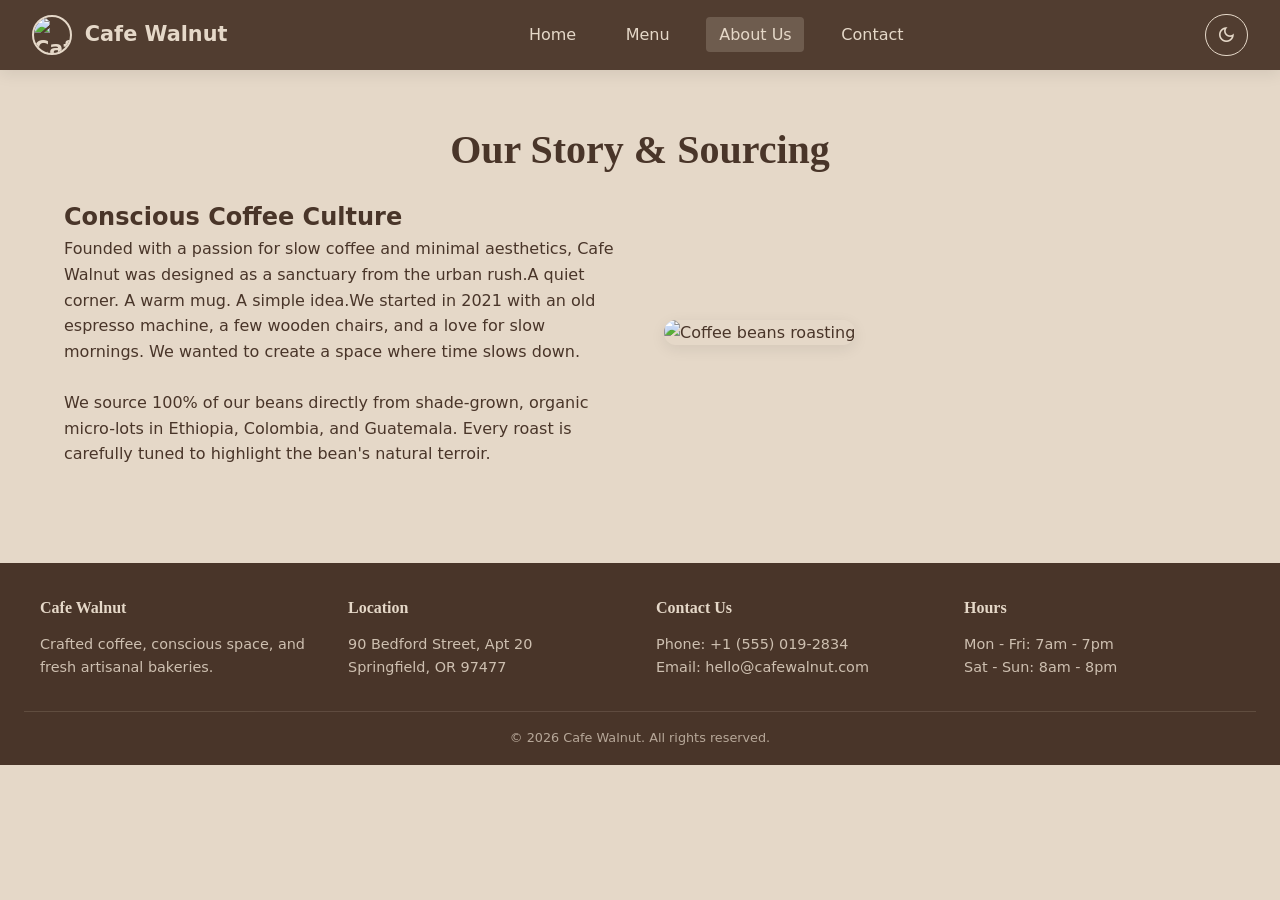
==== about.html @ d19cde52 "Initial Demo Cafe Website" ====
<!DOCTYPE html>
<html lang="en">
<head>
  <meta charset="UTF-8">
  <meta name="viewport" content="width=device-width, initial-scale=1.0">
  <title>About Us | Cafe Walnut</title>
  <head>
  <meta charset="UTF-8">
  <script>
    // Read theme before CSS renders to prevent theme flickering
    (function() {
      const savedTheme = localStorage.getItem('cafe-theme') || 'light';
      document.documentElement.setAttribute('data-theme', savedTheme);
    })();
  </script>
</head>
  <link rel="stylesheet" href="https://fonts.googleapis.com/css2?family=Material+Symbols+Outlined:opsz,wght,FILL,GRAD@20..48,100..700,0..1,-50..200" />
  <link rel="stylesheet" href="Cafestyle.css">
</head>
<body>

  <header id="main-nav" class="nav-horizontal">
  <div class="logo">
    <img src="https://encrypted-tbn0.gstatic.com/images?q=tbn:ANd9GcTg0e8I07YA5MNfidxHbMSgWoZig3Ply1Amzgwx71Gy_jfTvONhE9v2hQAc&s=10" alt="Cafe Walnut Logo" class="logo-img">
    <span>Cafe Walnut</span>
  </div>
  <ul class="nav-links">
    <li><a href="index.html">Home</a></li>
    <li><a href="menu.html">Menu</a></li>
    <li><a href="about.html" class="active">About Us</a></li>
    <li><a href="contact.html">Contact</a></li>
  </ul>
  <div class="nav-controls">
    <button id="theme-toggle" class="btn-toggle">
      <span class="material-symbols-outlined" id="theme-icon">dark_mode</span>
      <span id="theme-text"></span>
    </button>

  </div>
</header>

  <main class="container">
    <h1 class="page-title">Our Story & Sourcing</h1>
    
    <div class="about-section">
      <div class="about-text">
        <h2>Conscious Coffee Culture</h2>
        <p>Founded with a passion for slow coffee and minimal aesthetics, Cafe Walnut was designed as a sanctuary from the urban rush.A quiet corner. A warm mug. A simple idea.We started in 2021 with an old espresso machine, a few wooden chairs, and a love for slow mornings. We wanted to create a space where time slows down.</p>
        <br> 
        <p>We source 100% of our beans directly from shade-grown, organic micro-lots in Ethiopia, Colombia, and Guatemala. Every roast is carefully tuned to highlight the bean's natural terroir.</p>
      
      </div>
      <div class="about-img skeleton">
        <img src="https://images.unsplash.com/photo-1442512595331-e89e73853f31?auto=format&fit=crop&w=800&q=80" alt="Coffee beans roasting">
      </div>
    </div>
  </main>
<footer class="main-footer">
  <div class="footer-container">
    <div class="footer-col">
      <h4>Cafe Walnut</h4>
      <p>Crafted coffee, conscious space, and fresh artisanal bakeries.</p>
    </div>
    <div class="footer-col">
      <h4>Location</h4>
      <p>90 Bedford Street, Apt 20</p>
      <p>Springfield, OR 97477</p>
    </div>
    <div class="footer-col">
      <h4>Contact Us</h4>
      <p>Phone: +1 (555) 019-2834</p>
      <p>Email: hello@cafewalnut.com</p>
    </div>
    <div class="footer-col">
      <h4>Hours</h4>
      <p>Mon - Fri: 7am - 7pm</p>
      <p>Sat - Sun: 8am - 8pm</p>
    </div>
  </div>
  <div class="footer-bottom">
    <p>&copy; 2026 Cafe Walnut. All rights reserved.</p>
  </div>
</footer>
  <script src="cafeScript.js"></script>
</body>
</html>
---- Cafestyle.css ----
:root {
  --walnut: #493529;
  --bone: #e5d8c8;
  --bud: #abada4;
  --oslo-gray: #869294;

  /* Theme */
  --bg-main: var(--bone);
  --text-main: var(--walnut);
  --card-bg: #ffffff;
  --nav-bg: rgba(73, 53, 41, 0.95);
  --nav-text: var(--bone);
  --accent: var(--walnut);
  --badge-bg: var(--bud);
  --badge-text: #ffffff;
  --border-color: rgba(73, 53, 41, 0.15);
  --shadow: 0 4px 15px rgba(0,0,0,0.08);
}

:root[data-theme="dark"],
body[data-theme="dark"] {
  --bg-main: #2b2018;
  --text-main: var(--bone);
  --card-bg: #382920;
  --nav-bg: rgba(43, 32, 24, 0.95);
  --nav-text: var(--bone);
  --accent: var(--bud);
  --badge-bg: var(--oslo-gray);
  --badge-text: #ffffff;
  --border-color: rgba(229, 216, 200, 0.15);
  --shadow: 0 4px 15px rgba(0,0,0,0.3);
}

* {
  box-sizing: border-box;
  margin: 0;
  padding: 0;
  transition: background-color 0.3s ease, color 0.3s ease;
}

body {
  font-family: 'Segoe UI', system-ui, -apple-system, sans-serif;
  background-color: var(--bg-main);
  color: var(--text-main);
  line-height: 1.6;
  padding-top: 70px; 
}
main {
  flex: 1; 
}

a {
  text-decoration: none;
  color: inherit;
}

#main-nav {
  position: fixed;
  z-index: 1000;
  background-color: var(--nav-bg);
  color: var(--nav-text);
  backdrop-filter: blur(10px);
  box-shadow: var(--shadow);
  display: flex;
  align-items: center;
  justify-content: space-between;
  padding: 1rem 2rem;
  transition: all 0.4s ease;
}

#main-nav.nav-horizontal {
  top: 0;
  left: 0;
  right: 0;
  height: 70px;
  flex-direction: row;
}

.logo {
  display: flex;
  align-items: center;
  gap: 0.8rem;
  font-size: 1.3rem;
  font-weight: 700;
}

.logo-img {
  width: 40px;
  height: 40px;
  border-radius: 50%;
  object-fit: cover;
  border: 2px solid var(--bone);
}

.nav-links {
  display: flex;
  gap: 1.5rem;
  list-style: none;
}

.nav-links a {
  font-weight: 500;
  padding: 0.5rem 0.8rem;
  border-radius: 4px;
}

.nav-links a:hover,
.nav-links a.active {
  background-color: rgba(229, 216, 200, 0.2);
}

.nav-controls {
  display: flex;
  gap: 0.5rem;
}

.btn-toggle {
  background: transparent;
  border: 1px solid var(--bone);
  color: var(--bone);
  padding: 10px;
  border-radius: 100px;
  cursor: pointer;
  font-size: 0.85rem;
  display: flex;
  align-items: center;
  justify-content: center;
}

.btn-toggle:hover {
  background-color: var(--bone);
  color: var(--walnut);
}

.btn-primary {
  display: inline-block;
  background-color: var(--walnut);
  color: var(--bone);
  padding: 0.8rem 1.8rem;
  border-radius: 30px;
  font-weight: 600;
  border: none;
  cursor: pointer;
  box-shadow: var(--shadow);
}

.btn-primary:hover {
  opacity: 0.9;
  transform: translateY(-2px);
}

.hero {
  height: 85vh;
  background: linear-gradient(rgba(0,0,0,0.5), rgba(0,0,0,0.6)), 
              url('https://images.unsplash.com/photo-1501339847302-ac426a4a7cbb?auto=format&fit=crop&w=1600&q=80') center/cover no-repeat;
  display: flex;
  align-items: center;
  justify-content: center;
  text-align: center;
  color: #ffffff;
  padding: 0 1rem;
}

.hero-content h1 {
  font-size: 3.5rem;
  font-family: serif;
  margin-bottom: 0.5rem;
}

.hero-content p {
  font-size: 1.3rem;
  margin-bottom: 2rem;
  color: var(--bone);
}

.marquee-container {
  overflow: hidden;
  background-color: var(--walnut);
  color: var(--bone);
  padding: 0.8rem 0;
  white-space: nowrap;
}

.marquee-content {
  display: inline-block;
  animation: marquee 20s linear infinite;
}

.marquee-content span {
  display: inline-block;
  padding: 0 2rem;
  font-weight: 600;
}

@keyframes marquee {
  0% { transform: translateX(0); }
  100% { transform: translateX(-50%); }
}

.container {
  max-width: 1200px;
  margin: 0 auto;
  padding: 3rem 1.5rem;
}

.page-title {
  text-align: center;
  font-size: 2.5rem;
  margin-bottom: 1rem;
  font-family: serif;
}

/* Contact Details & Social Buttons */
.contact-detail {
  display: flex;
  align-items: center;
  gap: 0.8rem;
  margin-bottom: 0.8rem;
}

.social-links {
  display: flex;
  gap: 0.8rem;
  flex-wrap: wrap;
  margin-top: 1rem;
}

.social-btn {
  display: inline-flex;
  align-items: center;
  gap: 0.5rem;
  padding: 0.5rem 1rem;
  border-radius: 20px;
  background-color: var(--card-bg);
  border: 1px solid var(--border-color);
  color: var(--text-main);
  font-size: 0.9rem;
  font-weight: 500;
  transition: all 0.3s ease;
}

.social-btn:hover {
  background-color: var(--accent);
  color: #ffffff;
  transform: translateY(-2px);
}

/* Reviews Grid */
.reviews-grid {
  display: grid;
  grid-template-columns: repeat(auto-fit, minmax(280px, 1fr));
  gap: 2rem;
  margin-top: 2rem;
}

.review-card {
  background-color: var(--card-bg);
  border-radius: 12px;
  padding: 1.5rem;
  border: 1px solid var(--border-color);
  box-shadow: var(--shadow);
  display: flex;
  flex-direction: column;
  justify-content: space-between;
}

.stars {
  display: flex;
  gap: 0.2rem;
  color: #e6a100; /* Gold Star Color */
  margin-bottom: 1rem;
}

.stars .material-symbols-outlined {
  font-variation-settings: 'FILL' 1; /* Always fill review stars */
}

.review-card p {
  font-style: italic;
  margin-bottom: 1.5rem;
  font-size: 0.95rem;
  line-height: 1.5;
}

.reviewer-info {
  display: flex;
  justify-content: space-between;
  align-items: center;
  font-size: 0.85rem;
}

.reviewer-tag {
  background-color: var(--badge-bg);
  color: var(--badge-text);
  padding: 0.2rem 0.5rem;
  border-radius: 4px;
}
.menu-categories {
  display: flex;
  justify-content: center;
  gap: 1rem;
  margin-bottom: 2.5rem;
  flex-wrap: wrap;
}

.cat-btn {
  background: var(--card-bg);
  color: var(--text-main);
  border: 1px solid var(--border-color);
  padding: 0.5rem 1.2rem;
  border-radius: 20px;
  cursor: pointer;
  font-weight: 600;
}

.cat-btn.active, .cat-btn:hover {
  background-color: var(--accent);
  color: #ffffff;
}

.menu-grid {
  display: grid;
  grid-template-columns: repeat(auto-fill, minmax(260px, 1fr));
  gap: 2rem;
}
.card {
  background-color: var(--card-bg);
  border-radius: 12px;
  overflow: hidden;
  box-shadow: var(--shadow);
  border: 1px solid var(--border-color);
}

.card-img-wrapper {
  height: 180px;
  width: 100%;
  overflow: hidden;
  position: relative;
}

.card-img-wrapper img {
  width: 100%;
  height: 100%;
  object-fit: cover;
}

.card-body {
  padding: 1.2rem;
}

.card-header {
  display: flex;
  justify-content: space-between;
  align-items: center;
  margin-bottom: 0.5rem;
}

.price {
  font-weight: 700;
  color: var(--accent);
}

.tags {
  display: flex;
  flex: 0%;
  gap: 0.4rem;
  margin-top: 70px;
}

.tag {
  background-color: var(--badge-bg);
  color: var(--badge-text);
  font-size: 10px;
  padding: 0.2rem 0.5rem;
  border-radius: 4px;
  text-transform: uppercase;
}

.skeleton {
  background: linear-gradient(90deg, var(--border-color) 25%, rgba(0,0,0,0.05) 50%, var(--border-color) 75%);
  background-size: 200% 100%;
  animation: loading 1.5s infinite;
  color: transparent !important;
}

.skeleton-text {
  height: 1rem;
  margin-bottom: 0.5rem;
  border-radius: 4px;
}

@keyframes loading {
  0% { background-position: 200% 0; }
  100% { background-position: -200% 0; }
}

.about-section, .contact-section {
  display: grid;
  grid-template-columns: 1fr 1fr;
  gap: 3rem;
  align-items: center;
}

.about-img img, .contact-map iframe {
  width: 100%;
  border-radius: 12px;
  box-shadow: var(--shadow);
}

.main-footer {
  background-color: var(--walnut);
  color: var(--bone);
  padding: 2rem 1.5rem 1rem;
  margin-top: 3rem;
}

.footer-container {
  max-width: 1200px;
  margin: 0 auto;
  display: grid;
  grid-template-columns: repeat(auto-fit, minmax(220px, 1fr));
  gap: 2rem;
}

.footer-col h4 {
  margin-bottom: 0.8rem;
  font-family: serif;
}

.footer-col p, .footer-col a {
  font-size: 0.9rem;
  opacity: 0.85;
}

.footer-bottom {
  text-align: center;
  border-top: 1px solid rgba(229, 216, 200, 0.2);
  margin-top: 2rem;
  padding-top: 1rem;
  font-size: 0.8rem;
  opacity: 0.7;
}

.material-symbols-outlined {
  font-size: 1.3rem;
}

@media (max-width: 768px) {
  body.has-vertical-nav {
    padding-left: 0;
  }
  #main-nav.nav-vertical {
    width: 100%;
    height: auto;
    position: relative;
  }
  .about-section, .contact-section {
    grid-template-columns: 1fr;
  }
  .hero-content h1 {
    font-size: 2.5rem;
  }
}
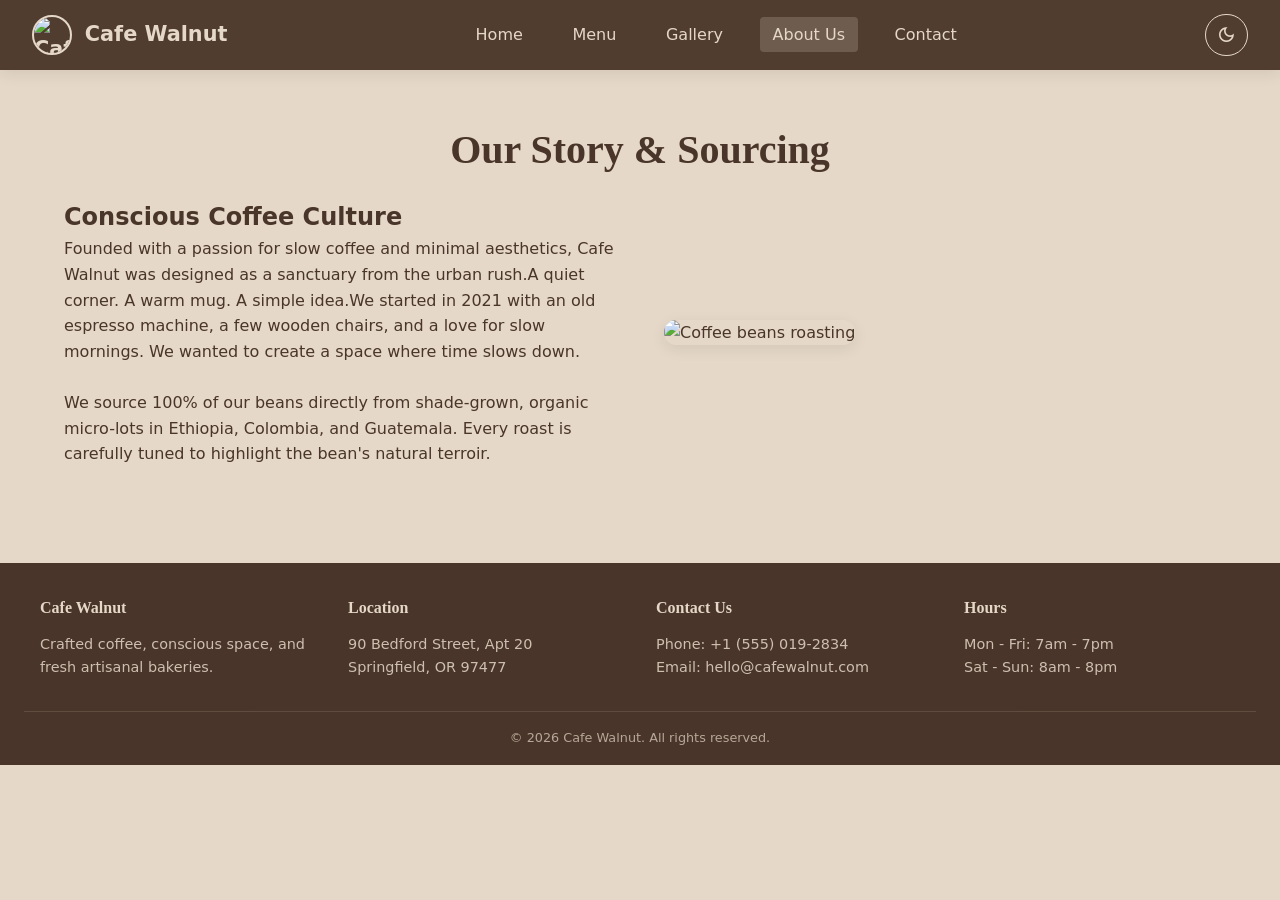
==== commit ca636e36: "Added Cafe Gallery Page" ====
--- a/about.html
+++ b/about.html
@@ -27,6 +27,7 @@
   <ul class="nav-links">
     <li><a href="index.html">Home</a></li>
     <li><a href="menu.html">Menu</a></li>
+    <li><a href="gallery.html">Gallery</a></li>
     <li><a href="about.html" class="active">About Us</a></li>
     <li><a href="contact.html">Contact</a></li>
   </ul>
--- a/Cafestyle.css
+++ b/Cafestyle.css
@@ -376,6 +376,69 @@
   text-transform: uppercase;
 }
 
+.page-subtitle {
+  text-align: center;
+  font-size: 1.1rem;
+  opacity: 0.8;
+  margin-top: -0.5rem;
+  margin-bottom: 2rem;
+}
+
+.space-gallery {
+  display: grid;
+  grid-template-columns: repeat(auto-fill, minmax(320px, 1fr));
+  gap: 1.8rem;
+  align-items: stretch;
+}
+
+.gallery-item {
+  position: relative;
+  height: 300px;
+  border-radius: 12px;
+  overflow: hidden;
+  box-shadow: var(--shadow);
+  border: 1px solid var(--border-color);
+  background-color: var(--card-bg);
+}
+
+.gallery-item img {
+  width: 100%;
+  height: 100%;
+  object-fit: cover;
+  display: block;
+  transition: transform 0.5s ease;
+}
+
+.gallery-item:hover img {
+  transform: scale(1.08);
+}
+
+/* Subtle Dark Gradient Overlay on Hover */
+.gallery-overlay {
+  position: absolute;
+  inset: 0;
+  background: linear-gradient(to top, rgba(43, 32, 24, 0.9) 10%, rgba(0, 0, 0, 0.2) 60%, transparent);
+  color: #ffffff;
+  display: flex;
+  flex-direction: column;
+  justify-content: flex-end;
+  padding: 1.5rem;
+  opacity: 0.9;
+  transition: opacity 0.3s ease;
+}
+
+.gallery-overlay h3 {
+  font-size: 1.25rem;
+  margin-bottom: 0.3rem;
+  font-family: serif;
+  color: var(--bone);
+}
+
+.gallery-overlay p {
+  font-size: 0.85rem;
+  line-height: 1.4;
+  opacity: 0.9;
+}
 .skeleton {
   background: linear-gradient(90deg, var(--border-color) 25%, rgba(0,0,0,0.05) 50%, var(--border-color) 75%);
   background-size: 200% 100%;
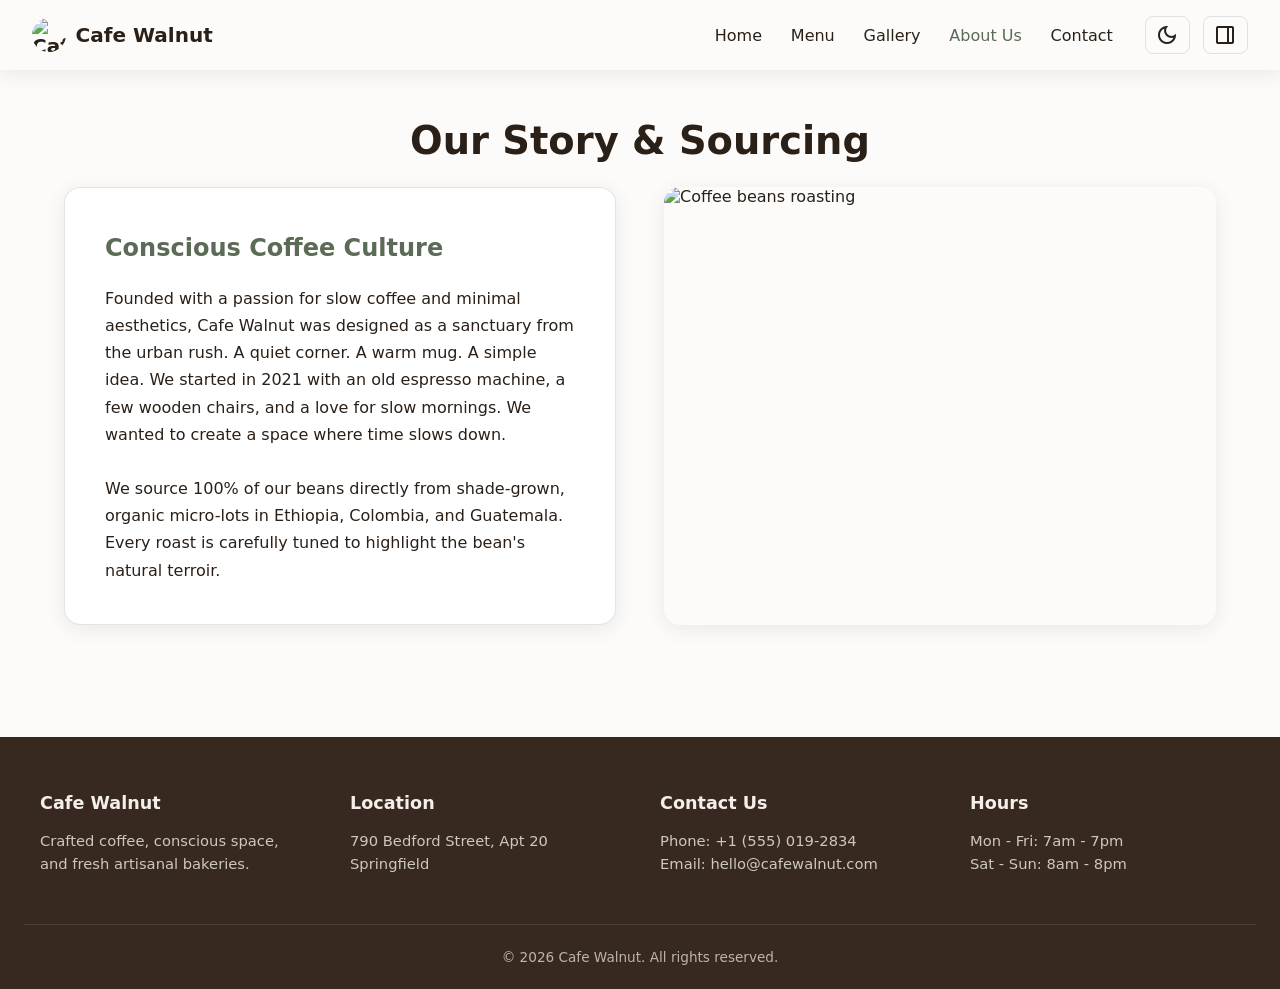
==== commit 13ec796d: "Made layout mobile-responsive accross HTML,CSS & JS files." ====
--- a/about.html
+++ b/about.html
@@ -4,41 +4,43 @@
   <meta charset="UTF-8">
   <meta name="viewport" content="width=device-width, initial-scale=1.0">
   <title>About Us | Cafe Walnut</title>
-  <head>
-  <meta charset="UTF-8">
   <script>
-    // Read theme before CSS renders to prevent theme flickering
     (function() {
       const savedTheme = localStorage.getItem('cafe-theme') || 'light';
       document.documentElement.setAttribute('data-theme', savedTheme);
     })();
   </script>
-</head>
   <link rel="stylesheet" href="https://fonts.googleapis.com/css2?family=Material+Symbols+Outlined:opsz,wght,FILL,GRAD@20..48,100..700,0..1,-50..200" />
   <link rel="stylesheet" href="Cafestyle.css">
 </head>
 <body>
 
   <header id="main-nav" class="nav-horizontal">
-  <div class="logo">
-    <img src="https://encrypted-tbn0.gstatic.com/images?q=tbn:ANd9GcTg0e8I07YA5MNfidxHbMSgWoZig3Ply1Amzgwx71Gy_jfTvONhE9v2hQAc&s=10" alt="Cafe Walnut Logo" class="logo-img">
-    <span>Cafe Walnut</span>
-  </div>
-  <ul class="nav-links">
-    <li><a href="index.html">Home</a></li>
-    <li><a href="menu.html">Menu</a></li>
-    <li><a href="gallery.html">Gallery</a></li>
-    <li><a href="about.html" class="active">About Us</a></li>
-    <li><a href="contact.html">Contact</a></li>
-  </ul>
-  <div class="nav-controls">
-    <button id="theme-toggle" class="btn-toggle">
-      <span class="material-symbols-outlined" id="theme-icon">dark_mode</span>
-      <span id="theme-text"></span>
+    <div class="logo">
+      <img src="https://encrypted-tbn0.gstatic.com/images?q=tbn:ANd9GcTg0e8I07YA5MNfidxHbMSgWoZig3Ply1Amzgwx71Gy_jfTvONhE9v2hQAc&s=10" alt="Cafe Walnut Logo" class="logo-img">
+      <span>Cafe Walnut</span>
+    </div>
+    <button id="menu-toggle" class="btn-toggle mobile-only" aria-label="Toggle Menu">
+      <span class="material-symbols-outlined" id="menu-icon">menu</span>
     </button>
-
-  </div>
-</header>
+    <div class="nav-menu" id="nav-menu">
+      <ul class="nav-links">
+        <li><a href="index.html">Home</a></li>
+        <li><a href="menu.html">Menu</a></li>
+        <li><a href="gallery.html">Gallery</a></li>
+        <li><a href="about.html" class="active">About Us</a></li>
+        <li><a href="contact.html">Contact</a></li>
+      </ul>
+      <div class="nav-controls">
+        <button id="theme-toggle" class="btn-toggle" title="Toggle Dark Mode">
+          <span class="material-symbols-outlined" id="theme-icon">dark_mode</span>
+        </button>
+        <button id="nav-orient-toggle" class="btn-toggle desktop-only" title="Toggle Side Dock">
+          <span class="material-symbols-outlined">dock_to_left</span>
+        </button>
+      </div>
+    </div>
+  </header>
 
   <main class="container">
     <h1 class="page-title">Our Story & Sourcing</h1>
@@ -46,42 +48,43 @@
     <div class="about-section">
       <div class="about-text">
         <h2>Conscious Coffee Culture</h2>
-        <p>Founded with a passion for slow coffee and minimal aesthetics, Cafe Walnut was designed as a sanctuary from the urban rush.A quiet corner. A warm mug. A simple idea.We started in 2021 with an old espresso machine, a few wooden chairs, and a love for slow mornings. We wanted to create a space where time slows down.</p>
+        <p>Founded with a passion for slow coffee and minimal aesthetics, Cafe Walnut was designed as a sanctuary from the urban rush. A quiet corner. A warm mug. A simple idea. We started in 2021 with an old espresso machine, a few wooden chairs, and a love for slow mornings. We wanted to create a space where time slows down.</p>
         <br> 
         <p>We source 100% of our beans directly from shade-grown, organic micro-lots in Ethiopia, Colombia, and Guatemala. Every roast is carefully tuned to highlight the bean's natural terroir.</p>
-      
       </div>
       <div class="about-img skeleton">
         <img src="https://images.unsplash.com/photo-1442512595331-e89e73853f31?auto=format&fit=crop&w=800&q=80" alt="Coffee beans roasting">
       </div>
     </div>
   </main>
-<footer class="main-footer">
-  <div class="footer-container">
-    <div class="footer-col">
-      <h4>Cafe Walnut</h4>
-      <p>Crafted coffee, conscious space, and fresh artisanal bakeries.</p>
+
+  <footer class="main-footer">
+    <div class="footer-container">
+      <div class="footer-col">
+        <h4>Cafe Walnut</h4>
+        <p>Crafted coffee, conscious space, and fresh artisanal bakeries.</p>
+      </div>
+      <div class="footer-col">
+        <h4>Location</h4>
+        <p>790 Bedford Street, Apt 20</p>
+        <p>Springfield</p>
+      </div>
+      <div class="footer-col">
+        <h4>Contact Us</h4>
+        <p>Phone: +1 (555) 019-2834</p>
+        <p>Email: hello@cafewalnut.com</p>
+      </div>
+      <div class="footer-col">
+        <h4>Hours</h4>
+        <p>Mon - Fri: 7am - 7pm</p>
+        <p>Sat - Sun: 8am - 8pm</p>
+      </div>
     </div>
-    <div class="footer-col">
-      <h4>Location</h4>
-      <p>90 Bedford Street, Apt 20</p>
-      <p>Springfield, OR 97477</p>
+    <div class="footer-bottom">
+      <p>&copy; 2026 Cafe Walnut. All rights reserved.</p>
     </div>
-    <div class="footer-col">
-      <h4>Contact Us</h4>
-      <p>Phone: +1 (555) 019-2834</p>
-      <p>Email: hello@cafewalnut.com</p>
-    </div>
-    <div class="footer-col">
-      <h4>Hours</h4>
-      <p>Mon - Fri: 7am - 7pm</p>
-      <p>Sat - Sun: 8am - 8pm</p>
-    </div>
-  </div>
-  <div class="footer-bottom">
-    <p>&copy; 2026 Cafe Walnut. All rights reserved.</p>
-  </div>
-</footer>
+  </footer>
+
   <script src="cafeScript.js"></script>
 </body>
 </html>
--- a/Cafestyle.css
+++ b/Cafestyle.css
@@ -1,195 +1,340 @@
+/* ==========================================================================
+   DESIGN VARIABLES & THEMING
+   ========================================================================== */
 :root {
-  --walnut: #493529;
-  --bone: #e5d8c8;
-  --bud: #abada4;
-  --oslo-gray: #869294;
-
-  /* Theme */
-  --bg-main: var(--bone);
-  --text-main: var(--walnut);
+  --bg-main: #fcfbf9;
+  --text-main: #2b2018;
   --card-bg: #ffffff;
-  --nav-bg: rgba(73, 53, 41, 0.95);
-  --nav-text: var(--bone);
-  --accent: var(--walnut);
-  --badge-bg: var(--bud);
-  --badge-text: #ffffff;
-  --border-color: rgba(73, 53, 41, 0.15);
-  --shadow: 0 4px 15px rgba(0,0,0,0.08);
-}
-
-:root[data-theme="dark"],
-body[data-theme="dark"] {
-  --bg-main: #2b2018;
-  --text-main: var(--bone);
-  --card-bg: #382920;
-  --nav-bg: rgba(43, 32, 24, 0.95);
-  --nav-text: var(--bone);
-  --accent: var(--bud);
-  --badge-bg: var(--oslo-gray);
-  --badge-text: #ffffff;
-  --border-color: rgba(229, 216, 200, 0.15);
-  --shadow: 0 4px 15px rgba(0,0,0,0.3);
-}
-
+  --nav-bg: rgba(252, 251, 249, 0.95);
+  --nav-text: #2b2018;
+  --accent: #5c6b57;
+  --walnut: #382920;
+  --bone: #f4efe8;
+  --border-color: rgba(43, 32, 24, 0.12);
+  --shadow: 0 4px 20px rgba(0, 0, 0, 0.08);
+}
+
+[data-theme="dark"] {
+  --bg-main: #1f1813;
+  --text-main: #f4efe8;
+  --card-bg: #2b2018;
+  --nav-bg: rgba(31, 24, 19, 0.95);
+  --nav-text: #f4efe8;
+  --accent: #8ba084;
+  --border-color: rgba(244, 239, 232, 0.12);
+  --shadow: 0 4px 20px rgba(0, 0, 0, 0.3);
+}
+
+/* ==========================================================================
+   BASE LAYOUT
+   ========================================================================== */
 * {
   box-sizing: border-box;
   margin: 0;
   padding: 0;
-  transition: background-color 0.3s ease, color 0.3s ease;
 }
 
 body {
-  font-family: 'Segoe UI', system-ui, -apple-system, sans-serif;
+  font-family: system-ui, -apple-system, BlinkMacSystemFont, 'Segoe UI', Roboto, sans-serif;
   background-color: var(--bg-main);
   color: var(--text-main);
-  line-height: 1.6;
-  padding-top: 70px; 
-}
+  display: flex;
+  flex-direction: column;
+  min-height: 100vh;
+  transition: background-color 0.3s ease, color 0.3s ease, padding-left 0.3s ease;
+  padding-top: 70px; /* Offset for fixed navbar */
+  overflow-x: hidden;
+}
+
 main {
-  flex: 1; 
-}
-
-a {
-  text-decoration: none;
-  color: inherit;
-}
-
+  flex: 1 0 auto;
+  width: 100%;
+}
+
+.container {
+  width: 100%;
+  max-width: 1200px;
+  margin: 0 auto;
+  padding: 3rem 1.5rem;
+}
+
+.logo {
+  display: flex;
+  align-items: center;
+  gap: 0.6rem;
+  font-weight: 700;
+  font-size: 1.25rem;
+}
+
+.logo-img {
+  width: 34px;
+  height: 34px;
+  border-radius: 50%;
+  object-fit: cover;
+}
+
+/* ==========================================================================
+   HEADER & NAVIGATION
+   ========================================================================== */
 #main-nav {
   position: fixed;
+  top: 0;
+  left: 0;
+  right: 0;
   z-index: 1000;
   background-color: var(--nav-bg);
   color: var(--nav-text);
   backdrop-filter: blur(10px);
   box-shadow: var(--shadow);
+  transition: all 0.3s ease;
+}
+
+#main-nav.nav-horizontal {
+  height: 70px;
   display: flex;
   align-items: center;
   justify-content: space-between;
-  padding: 1rem 2rem;
-  transition: all 0.4s ease;
-}
-
-#main-nav.nav-horizontal {
-  top: 0;
-  left: 0;
-  right: 0;
-  height: 70px;
-  flex-direction: row;
-}
-
-.logo {
+  padding: 0 2rem;
+}
+
+.nav-controls {
   display: flex;
   align-items: center;
   gap: 0.8rem;
-  font-size: 1.3rem;
-  font-weight: 700;
-}
-
-.logo-img {
-  width: 40px;
-  height: 40px;
-  border-radius: 50%;
-  object-fit: cover;
-  border: 2px solid var(--bone);
-}
-
-.nav-links {
-  display: flex;
-  gap: 1.5rem;
-  list-style: none;
-}
-
-.nav-links a {
-  font-weight: 500;
-  padding: 0.5rem 0.8rem;
-  border-radius: 4px;
-}
-
-.nav-links a:hover,
-.nav-links a.active {
-  background-color: rgba(229, 216, 200, 0.2);
-}
-
-.nav-controls {
-  display: flex;
-  gap: 0.5rem;
 }
 
 .btn-toggle {
   background: transparent;
-  border: 1px solid var(--bone);
-  color: var(--bone);
-  padding: 10px;
-  border-radius: 100px;
+  border: 1px solid var(--border-color);
+  color: inherit;
+  padding: 0.4rem 0.6rem;
+  border-radius: 8px;
   cursor: pointer;
-  font-size: 0.85rem;
-  display: flex;
+  display: inline-flex;
   align-items: center;
   justify-content: center;
+  transition: background-color 0.2s ease;
 }
 
 .btn-toggle:hover {
-  background-color: var(--bone);
-  color: var(--walnut);
+  background-color: var(--border-color);
+}
+
+/* DESKTOP NAV RULES (>768px) */
+@media (min-width: 769px) {
+  .mobile-only {
+    display: none !important;
+  }
+
+  #main-nav.nav-horizontal .nav-menu {
+    display: flex !important;
+    align-items: center;
+    gap: 2rem;
+  }
+
+  #main-nav.nav-horizontal .nav-links {
+    display: flex;
+    gap: 1.8rem;
+    list-style: none;
+  }
+
+  .nav-links a {
+    text-decoration: none;
+    color: inherit;
+    font-weight: 500;
+    transition: color 0.2s ease;
+  }
+
+  .nav-links a:hover,
+  .nav-links a.active {
+    color: var(--accent);
+  }
+
+  /* Vertical Side Docking (Desktop Option) */
+  #main-nav.nav-vertical {
+    width: 240px;
+    height: 100vh;
+    bottom: 0;
+    right: auto;
+    display: flex;
+    flex-direction: column;
+    justify-content: space-between;
+    padding: 2.5rem 1.5rem;
+  }
+
+  #main-nav.nav-vertical .nav-menu {
+    display: flex !important;
+    flex-direction: column;
+    align-items: flex-start;
+    gap: 2.5rem;
+    width: 100%;
+    margin-top: 2rem;
+  }
+
+  #main-nav.nav-vertical .nav-links {
+    display: flex;
+    flex-direction: column;
+    gap: 1.2rem;
+    width: 100%;
+    list-style: none;
+  }
+
+  #main-nav.nav-vertical .nav-controls {
+    display: flex;
+    flex-direction: column;
+    gap: 0.8rem;
+    width: 100%;
+  }
+
+  body.has-vertical-nav {
+    padding-top: 0;
+    padding-left: 240px;
+  }
+}
+
+/* MOBILE NAV RULES (<=768px) */
+@media (max-width: 768px) {
+  .desktop-only {
+    display: none !important;
+  }
+
+  .mobile-only {
+    display: flex !important;
+  }
+
+  #main-nav.nav-horizontal {
+    padding: 0 1.2rem;
+  }
+
+  /* Mobile Dropdown Hidden by Default */
+  #nav-menu {
+    display: none !important;
+    position: absolute;
+    top: 70px;
+    left: 0;
+    width: 100%;
+    background-color: var(--nav-bg);
+    flex-direction: column;
+    gap: 1.5rem;
+    padding: 2rem 1.5rem;
+    box-shadow: 0 10px 20px rgba(0, 0, 0, 0.2);
+    border-top: 1px solid var(--border-color);
+  }
+
+  /* Revealed when JS toggles .is-active */
+  #nav-menu.is-active {
+    display: flex !important;
+  }
+
+  .nav-links {
+    display: flex;
+    flex-direction: column;
+    align-items: center;
+    gap: 1.2rem;
+    list-style: none;
+    width: 100%;
+  }
+
+  .nav-links a {
+    text-decoration: none;
+    color: inherit;
+    font-size: 1.1rem;
+    font-weight: 500;
+  }
+
+  .nav-controls {
+    justify-content: center;
+    width: 100%;
+  }
+}
+
+/* ==========================================================================
+   FULL-WIDTH HERO SECTION
+   ========================================================================== */
+.hero {
+  position: relative;
+  width: 100vw;
+  left: 50%;
+  right: 50%;
+  margin-left: -50vw;
+  margin-right: -50vw;
+  min-height: 80vh;
+  display: flex;
+  align-items: center;
+  justify-content: center;
+  background: linear-gradient(rgba(0, 0, 0, 0.45), rgba(0, 0, 0, 0.45)), 
+              url('https://images.unsplash.com/photo-1501339847302-ac426a4a7cbb?auto=format&fit=crop&w=1920&q=80') center/cover no-repeat;
+  color: #ffffff;
+  text-align: center;
+  padding: 4rem 1.5rem;
+}
+
+.hero-content {
+  max-width: 800px;
+}
+
+.hero h1 {
+  font-size: clamp(2.2rem, 5vw, 4rem);
+  font-weight: 800;
+  margin-bottom: 1.2rem;
+  line-height: 1.15;
+  text-shadow: 0 2px 10px rgba(0,0,0,0.3);
+}
+
+.hero p {
+  font-size: clamp(1rem, 2vw, 1.35rem);
+  margin-bottom: 2rem;
+  opacity: 0.95;
+  text-shadow: 0 1px 5px rgba(0,0,0,0.3);
 }
 
 .btn-primary {
   display: inline-block;
-  background-color: var(--walnut);
-  color: var(--bone);
-  padding: 0.8rem 1.8rem;
+  background-color: var(--accent);
+  color: #ffffff;
+  padding: 0.9rem 2rem;
   border-radius: 30px;
+  text-decoration: none;
   font-weight: 600;
-  border: none;
-  cursor: pointer;
-  box-shadow: var(--shadow);
+  font-size: 1rem;
+  transition: transform 0.2s ease, background-color 0.2s ease;
+  box-shadow: 0 4px 15px rgba(0,0,0,0.2);
 }
 
 .btn-primary:hover {
-  opacity: 0.9;
   transform: translateY(-2px);
-}
-
-.hero {
-  height: 85vh;
-  background: linear-gradient(rgba(0,0,0,0.5), rgba(0,0,0,0.6)), 
-              url('https://images.unsplash.com/photo-1501339847302-ac426a4a7cbb?auto=format&fit=crop&w=1600&q=80') center/cover no-repeat;
-  display: flex;
-  align-items: center;
-  justify-content: center;
-  text-align: center;
-  color: #ffffff;
-  padding: 0 1rem;
-}
-
-.hero-content h1 {
-  font-size: 3.5rem;
-  font-family: serif;
-  margin-bottom: 0.5rem;
-}
-
-.hero-content p {
-  font-size: 1.3rem;
-  margin-bottom: 2rem;
-  color: var(--bone);
-}
-
+  background-color: #4a5746;
+}
+
+/* ==========================================================================
+   SEAMLESS FULL-WIDTH MARQUEE
+   ========================================================================== */
 .marquee-container {
+  width: 100vw;
+  left: 50%;
+  right: 50%;
+  margin-left: -50vw;
+  margin-right: -50vw;
+  position: relative;
   overflow: hidden;
   background-color: var(--walnut);
   color: var(--bone);
-  padding: 0.8rem 0;
+  padding: 1.1rem 0;
   white-space: nowrap;
 }
 
 .marquee-content {
-  display: inline-block;
-  animation: marquee 20s linear infinite;
+  display: inline-flex;
+  animation: marquee 30s linear infinite;
+  will-change: transform;
 }
 
 .marquee-content span {
-  display: inline-block;
-  padding: 0 2rem;
+  padding: 0 2.5rem;
   font-weight: 600;
+  letter-spacing: 0.05em;
+  text-transform: uppercase;
+  font-size: 0.9rem;
 }
 
 @keyframes marquee {
@@ -197,145 +342,72 @@
   100% { transform: translateX(-50%); }
 }
 
-.container {
-  max-width: 1200px;
-  margin: 0 auto;
-  padding: 3rem 1.5rem;
-}
-
+/* ==========================================================================
+   PAGE HEADINGS & CATEGORIES
+   ========================================================================== */
 .page-title {
+  font-size: clamp(1.8rem, 3vw, 2.5rem);
   text-align: center;
-  font-size: 2.5rem;
-  margin-bottom: 1rem;
-  font-family: serif;
-}
-
-/* Contact Details & Social Buttons */
-.contact-detail {
-  display: flex;
-  align-items: center;
+  margin-bottom: 0.5rem;
+}
+
+.page-subtitle {
+  text-align: center;
+  opacity: 0.8;
+  margin-bottom: 2.5rem;
+}
+
+.menu-categories {
+  display: flex;
+  justify-content: center;
   gap: 0.8rem;
-  margin-bottom: 0.8rem;
-}
-
-.social-links {
-  display: flex;
-  gap: 0.8rem;
-  flex-wrap: wrap;
-  margin-top: 1rem;
-}
-
-.social-btn {
-  display: inline-flex;
-  align-items: center;
-  gap: 0.5rem;
-  padding: 0.5rem 1rem;
-  border-radius: 20px;
-  background-color: var(--card-bg);
-  border: 1px solid var(--border-color);
-  color: var(--text-main);
-  font-size: 0.9rem;
-  font-weight: 500;
-  transition: all 0.3s ease;
-}
-
-.social-btn:hover {
-  background-color: var(--accent);
-  color: #ffffff;
-  transform: translateY(-2px);
-}
-
-/* Reviews Grid */
-.reviews-grid {
-  display: grid;
-  grid-template-columns: repeat(auto-fit, minmax(280px, 1fr));
-  gap: 2rem;
-  margin-top: 2rem;
-}
-
-.review-card {
-  background-color: var(--card-bg);
-  border-radius: 12px;
-  padding: 1.5rem;
-  border: 1px solid var(--border-color);
-  box-shadow: var(--shadow);
-  display: flex;
-  flex-direction: column;
-  justify-content: space-between;
-}
-
-.stars {
-  display: flex;
-  gap: 0.2rem;
-  color: #e6a100; /* Gold Star Color */
-  margin-bottom: 1rem;
-}
-
-.stars .material-symbols-outlined {
-  font-variation-settings: 'FILL' 1; /* Always fill review stars */
-}
-
-.review-card p {
-  font-style: italic;
-  margin-bottom: 1.5rem;
-  font-size: 0.95rem;
-  line-height: 1.5;
-}
-
-.reviewer-info {
-  display: flex;
-  justify-content: space-between;
-  align-items: center;
-  font-size: 0.85rem;
-}
-
-.reviewer-tag {
-  background-color: var(--badge-bg);
-  color: var(--badge-text);
-  padding: 0.2rem 0.5rem;
-  border-radius: 4px;
-}
-.menu-categories {
-  display: flex;
-  justify-content: center;
-  gap: 1rem;
   margin-bottom: 2.5rem;
   flex-wrap: wrap;
 }
 
 .cat-btn {
-  background: var(--card-bg);
-  color: var(--text-main);
+  background-color: transparent;
   border: 1px solid var(--border-color);
-  padding: 0.5rem 1.2rem;
-  border-radius: 20px;
+  color: inherit;
+  padding: 0.6rem 1.4rem;
+  border-radius: 25px;
   cursor: pointer;
-  font-weight: 600;
+  font-weight: 500;
+  transition: all 0.2s ease;
 }
 
 .cat-btn.active, .cat-btn:hover {
   background-color: var(--accent);
   color: #ffffff;
-}
-
+  border-color: var(--accent);
+}
+
+/* ==========================================================================
+   CARDS & MENU GRID
+   ========================================================================== */
 .menu-grid {
   display: grid;
-  grid-template-columns: repeat(auto-fill, minmax(260px, 1fr));
+  grid-template-columns: repeat(auto-fill, minmax(280px, 1fr));
   gap: 2rem;
 }
+
 .card {
   background-color: var(--card-bg);
-  border-radius: 12px;
+  border-radius: 14px;
   overflow: hidden;
   box-shadow: var(--shadow);
   border: 1px solid var(--border-color);
+  transition: transform 0.2s ease;
+}
+
+.card:hover {
+  transform: translateY(-4px);
 }
 
 .card-img-wrapper {
-  height: 180px;
+  height: 220px;
   width: 100%;
   overflow: hidden;
-  position: relative;
 }
 
 .card-img-wrapper img {
@@ -344,137 +416,187 @@
   object-fit: cover;
 }
 
-.card-body {
-  padding: 1.2rem;
-}
+.card-body { padding: 1.4rem; }
 
 .card-header {
   display: flex;
   justify-content: space-between;
   align-items: center;
-  margin-bottom: 0.5rem;
-}
-
-.price {
-  font-weight: 700;
-  color: var(--accent);
-}
-
-.tags {
-  display: flex;
-  flex: 0%;
-  gap: 0.4rem;
-  margin-top: 70px;
-}
+  margin-bottom: 0.6rem;
+}
+
+.price { font-weight: 700; color: var(--accent); font-size: 1.1rem; }
+
+.tags { margin-top: 1rem; display: flex; gap: 0.5rem; flex-wrap: wrap; }
 
 .tag {
-  background-color: var(--badge-bg);
-  color: var(--badge-text);
-  font-size: 10px;
-  padding: 0.2rem 0.5rem;
-  border-radius: 4px;
-  text-transform: uppercase;
-}
-
-.page-subtitle {
-  text-align: center;
-  font-size: 1.1rem;
-  opacity: 0.8;
-  margin-top: -0.5rem;
-  margin-bottom: 2rem;
-}
-
+  font-size: 0.75rem;
+  background-color: var(--border-color);
+  padding: 0.25rem 0.7rem;
+  border-radius: 12px;
+}
+
+/* ==========================================================================
+   GALLERY GRID
+   ========================================================================== */
 .space-gallery {
   display: grid;
   grid-template-columns: repeat(auto-fill, minmax(320px, 1fr));
   gap: 1.8rem;
-  align-items: stretch;
 }
 
 .gallery-item {
   position: relative;
-  height: 300px;
-  border-radius: 12px;
+  height: 320px;
+  border-radius: 14px;
   overflow: hidden;
   box-shadow: var(--shadow);
-  border: 1px solid var(--border-color);
-  background-color: var(--card-bg);
 }
 
 .gallery-item img {
   width: 100%;
   height: 100%;
   object-fit: cover;
-  display: block;
-  transition: transform 0.5s ease;
+  transition: transform 0.4s ease;
 }
 
 .gallery-item:hover img {
-  transform: scale(1.08);
-}
-
-/* Subtle Dark Gradient Overlay on Hover */
+  transform: scale(1.04);
+}
+
 .gallery-overlay {
   position: absolute;
   inset: 0;
-  background: linear-gradient(to top, rgba(43, 32, 24, 0.9) 10%, rgba(0, 0, 0, 0.2) 60%, transparent);
+  background: linear-gradient(to top, rgba(0,0,0,0.85) 15%, transparent 75%);
   color: #ffffff;
   display: flex;
   flex-direction: column;
   justify-content: flex-end;
   padding: 1.5rem;
-  opacity: 0.9;
-  transition: opacity 0.3s ease;
-}
-
-.gallery-overlay h3 {
-  font-size: 1.25rem;
-  margin-bottom: 0.3rem;
-  font-family: serif;
-  color: var(--bone);
-}
-
-.gallery-overlay p {
-  font-size: 0.85rem;
-  line-height: 1.4;
-  opacity: 0.9;
-}
-.skeleton {
-  background: linear-gradient(90deg, var(--border-color) 25%, rgba(0,0,0,0.05) 50%, var(--border-color) 75%);
-  background-size: 200% 100%;
-  animation: loading 1.5s infinite;
-  color: transparent !important;
-}
-
-.skeleton-text {
-  height: 1rem;
-  margin-bottom: 0.5rem;
-  border-radius: 4px;
-}
-
-@keyframes loading {
-  0% { background-position: 200% 0; }
-  100% { background-position: -200% 0; }
-}
-
-.about-section, .contact-section {
+}
+
+/* ==========================================================================
+   ABOUT PAGE (RESPONSIVE IMAGE FIX)
+   ========================================================================== */
+.about-section {
   display: grid;
   grid-template-columns: 1fr 1fr;
   gap: 3rem;
   align-items: center;
-}
-
-.about-img img, .contact-map iframe {
-  width: 100%;
-  border-radius: 12px;
+  margin-top: 1.5rem;
+}
+
+.about-text {
+  background-color: var(--card-bg);
+  padding: 2.5rem;
+  border-radius: 16px;
+  border: 1px solid var(--border-color);
   box-shadow: var(--shadow);
-}
-
+  line-height: 1.7;
+}
+
+.about-text h2 {
+  margin-bottom: 1rem;
+  color: var(--accent);
+}
+
+.about-img {
+  width: 100%;
+  height: 100%;
+  min-height: 400px;
+  border-radius: 16px;
+  overflow: hidden;
+  box-shadow: var(--shadow);
+}
+
+.about-img img {
+  width: 100%;
+  height: 100%;
+  max-height: 520px;
+  object-fit: cover;
+  display: block;
+}
+
+@media (max-width: 850px) {
+  .about-section {
+    grid-template-columns: 1fr;
+    gap: 2rem;
+  }
+  .about-img {
+    min-height: 280px;
+  }
+}
+
+/* ==========================================================================
+   REVIEWS & CONTACT
+   ========================================================================== */
+.reviews-grid, .contact-section {
+  display: grid;
+  grid-template-columns: repeat(auto-fit, minmax(300px, 1fr));
+  gap: 2rem;
+  margin-top: 1.5rem;
+}
+
+.review-card, .contact-info {
+  background-color: var(--card-bg);
+  padding: 2rem;
+  border-radius: 14px;
+  border: 1px solid var(--border-color);
+  box-shadow: var(--shadow);
+}
+
+.stars { color: #f59e0b; margin-bottom: 0.8rem; }
+
+.contact-detail {
+  display: flex;
+  align-items: center;
+  gap: 0.8rem;
+  margin-top: 1rem;
+}
+
+.social-links { display: flex; gap: 0.6rem; flex-wrap: wrap; margin-top: 1.2rem; }
+
+.social-btn {
+  display: inline-flex;
+  align-items: center;
+  gap: 0.5rem;
+  padding: 0.5rem 1rem;
+  border: 1px solid var(--border-color);
+  border-radius: 20px;
+  text-decoration: none;
+  color: inherit;
+  font-size: 0.9rem;
+}
+
+.contact-map iframe {
+  width: 100%;
+  border-radius: 14px;
+  box-shadow: var(--shadow);
+}
+
+/* ==========================================================================
+   SKELETON ANIMATION
+   ========================================================================== */
+.skeleton {
+  background: linear-gradient(90deg, #e0e0e0 25%, #f0f0f0 50%, #e0e0e0 75%);
+  background-size: 200% 100%;
+  animation: skeleton-loading 1.5s infinite;
+}
+
+@keyframes skeleton-loading {
+  0% { background-position: 200% 0; }
+  100% { background-position: -200% 0; }
+}
+
+/* ==========================================================================
+   FOOTER
+   ========================================================================== */
 .main-footer {
+  flex-shrink: 0;
   background-color: var(--walnut);
   color: var(--bone);
-  padding: 2rem 1.5rem 1rem;
-  margin-top: 3rem;
+  padding: 3.5rem 1.5rem 1.5rem;
+  margin-top: 4rem;
 }
 
 .footer-container {
@@ -482,45 +604,17 @@
   margin: 0 auto;
   display: grid;
   grid-template-columns: repeat(auto-fit, minmax(220px, 1fr));
-  gap: 2rem;
-}
-
-.footer-col h4 {
-  margin-bottom: 0.8rem;
-  font-family: serif;
-}
-
-.footer-col p, .footer-col a {
-  font-size: 0.9rem;
-  opacity: 0.85;
-}
+  gap: 2.5rem;
+}
+
+.footer-col h4 { margin-bottom: 1rem; font-size: 1.1rem; }
+.footer-col p { opacity: 0.8; font-size: 0.92rem; line-height: 1.6; }
 
 .footer-bottom {
   text-align: center;
-  border-top: 1px solid rgba(229, 216, 200, 0.2);
-  margin-top: 2rem;
-  padding-top: 1rem;
-  font-size: 0.8rem;
+  border-top: 1px solid rgba(244, 239, 232, 0.15);
+  margin-top: 3rem;
+  padding-top: 1.5rem;
+  font-size: 0.85rem;
   opacity: 0.7;
-}
-
-.material-symbols-outlined {
-  font-size: 1.3rem;
-}
-
-@media (max-width: 768px) {
-  body.has-vertical-nav {
-    padding-left: 0;
-  }
-  #main-nav.nav-vertical {
-    width: 100%;
-    height: auto;
-    position: relative;
-  }
-  .about-section, .contact-section {
-    grid-template-columns: 1fr;
-  }
-  .hero-content h1 {
-    font-size: 2.5rem;
-  }
 }
